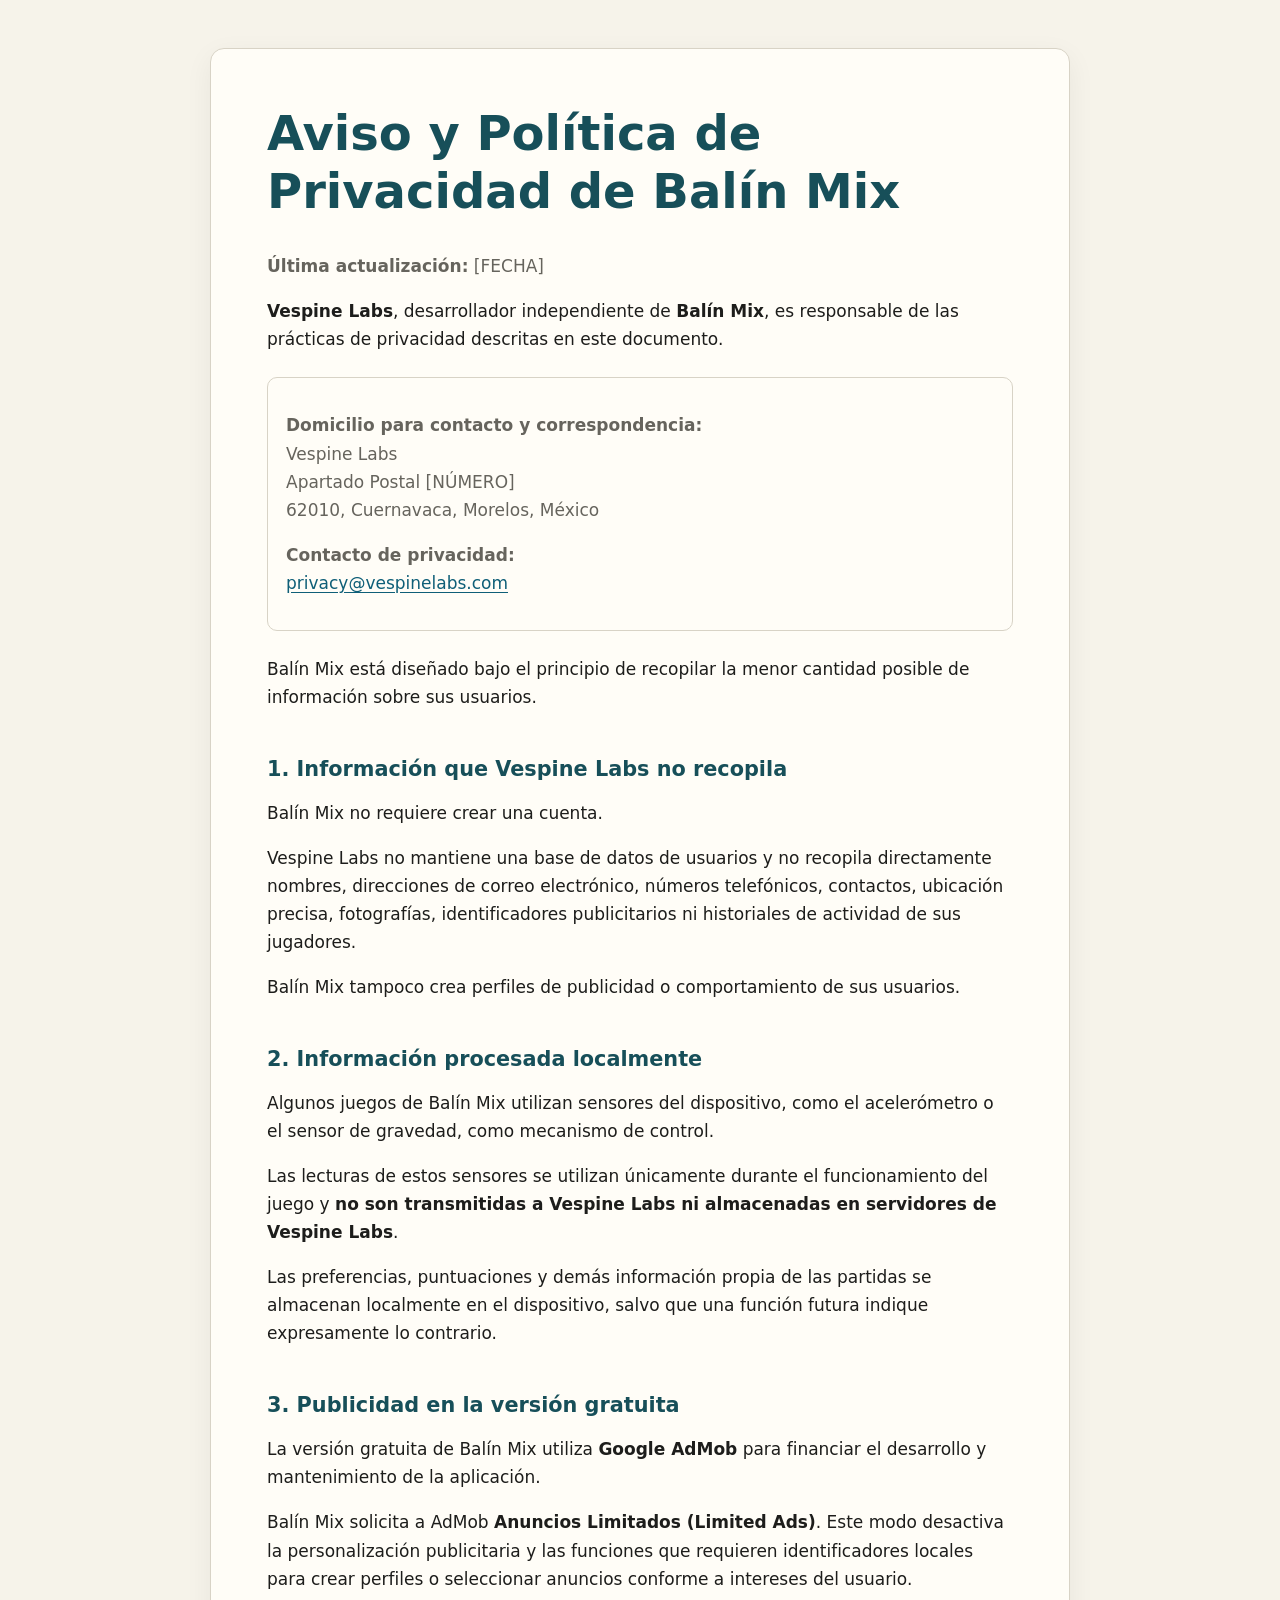
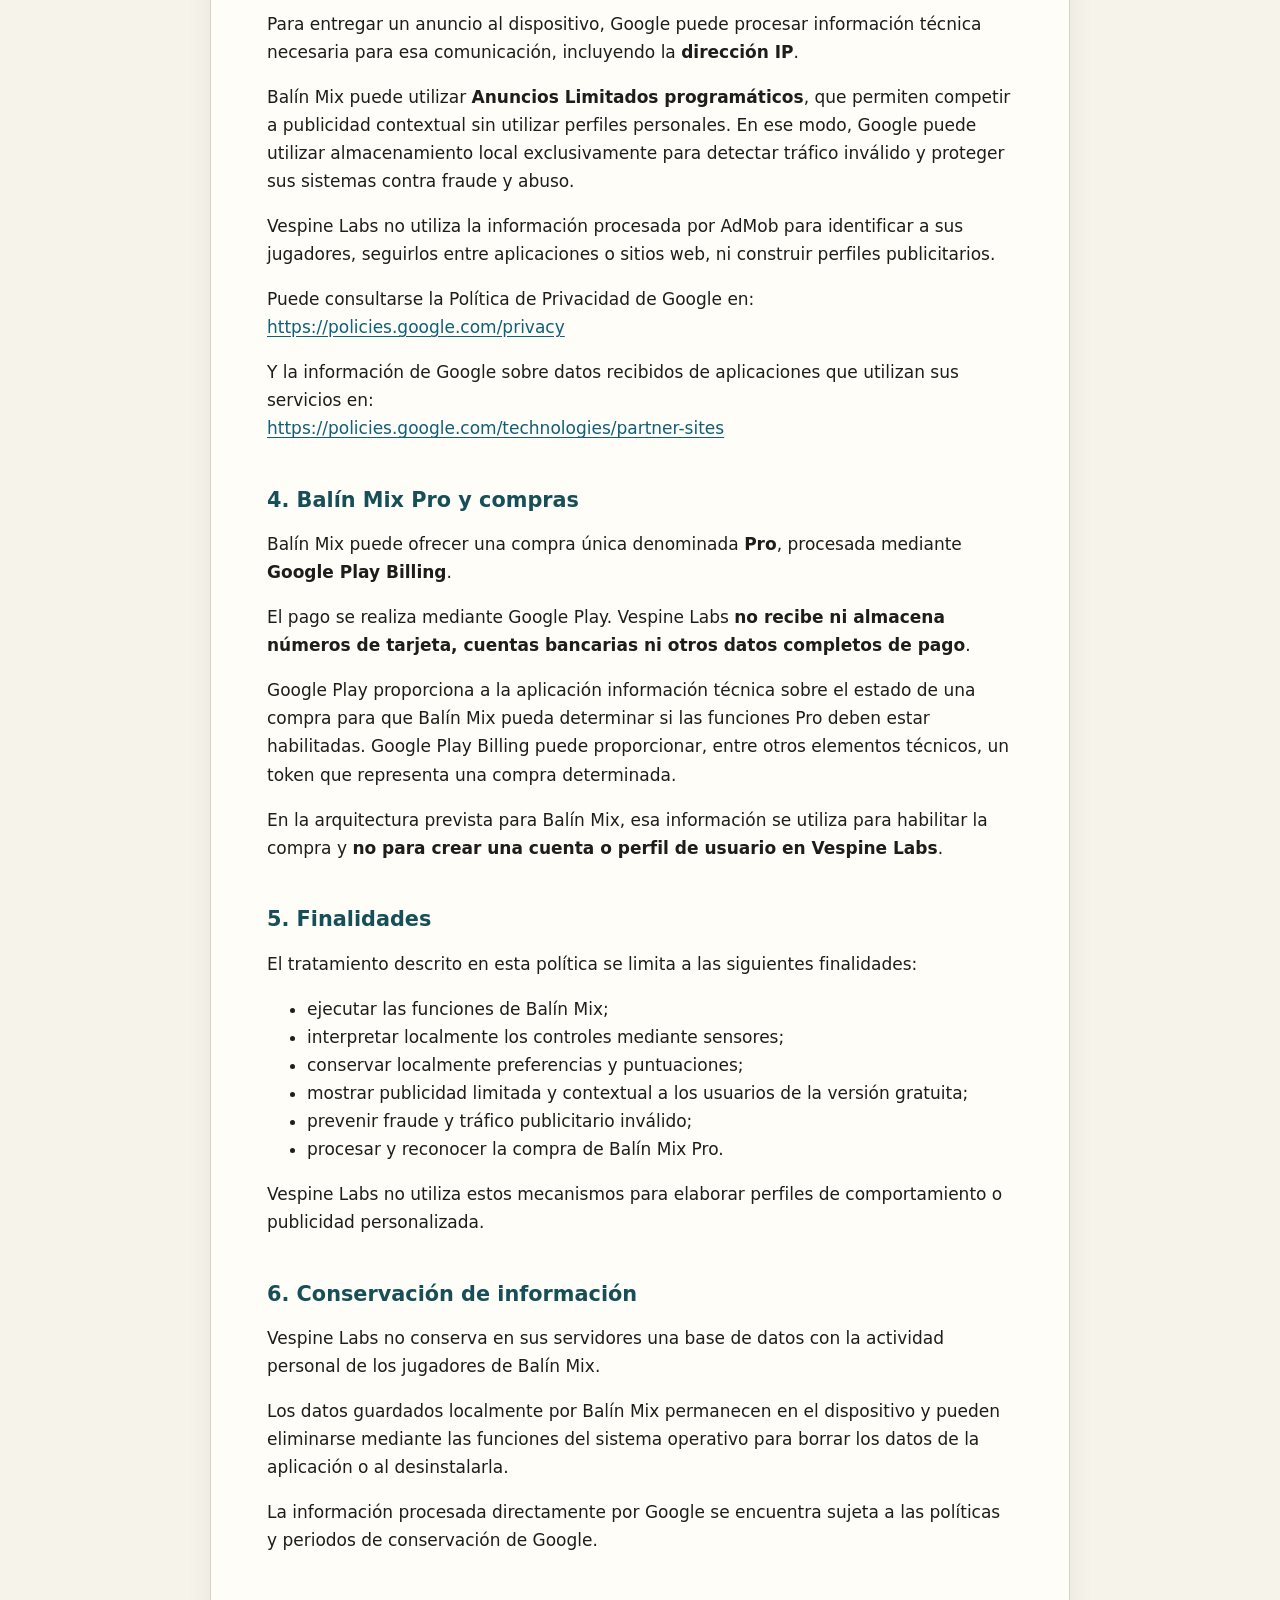
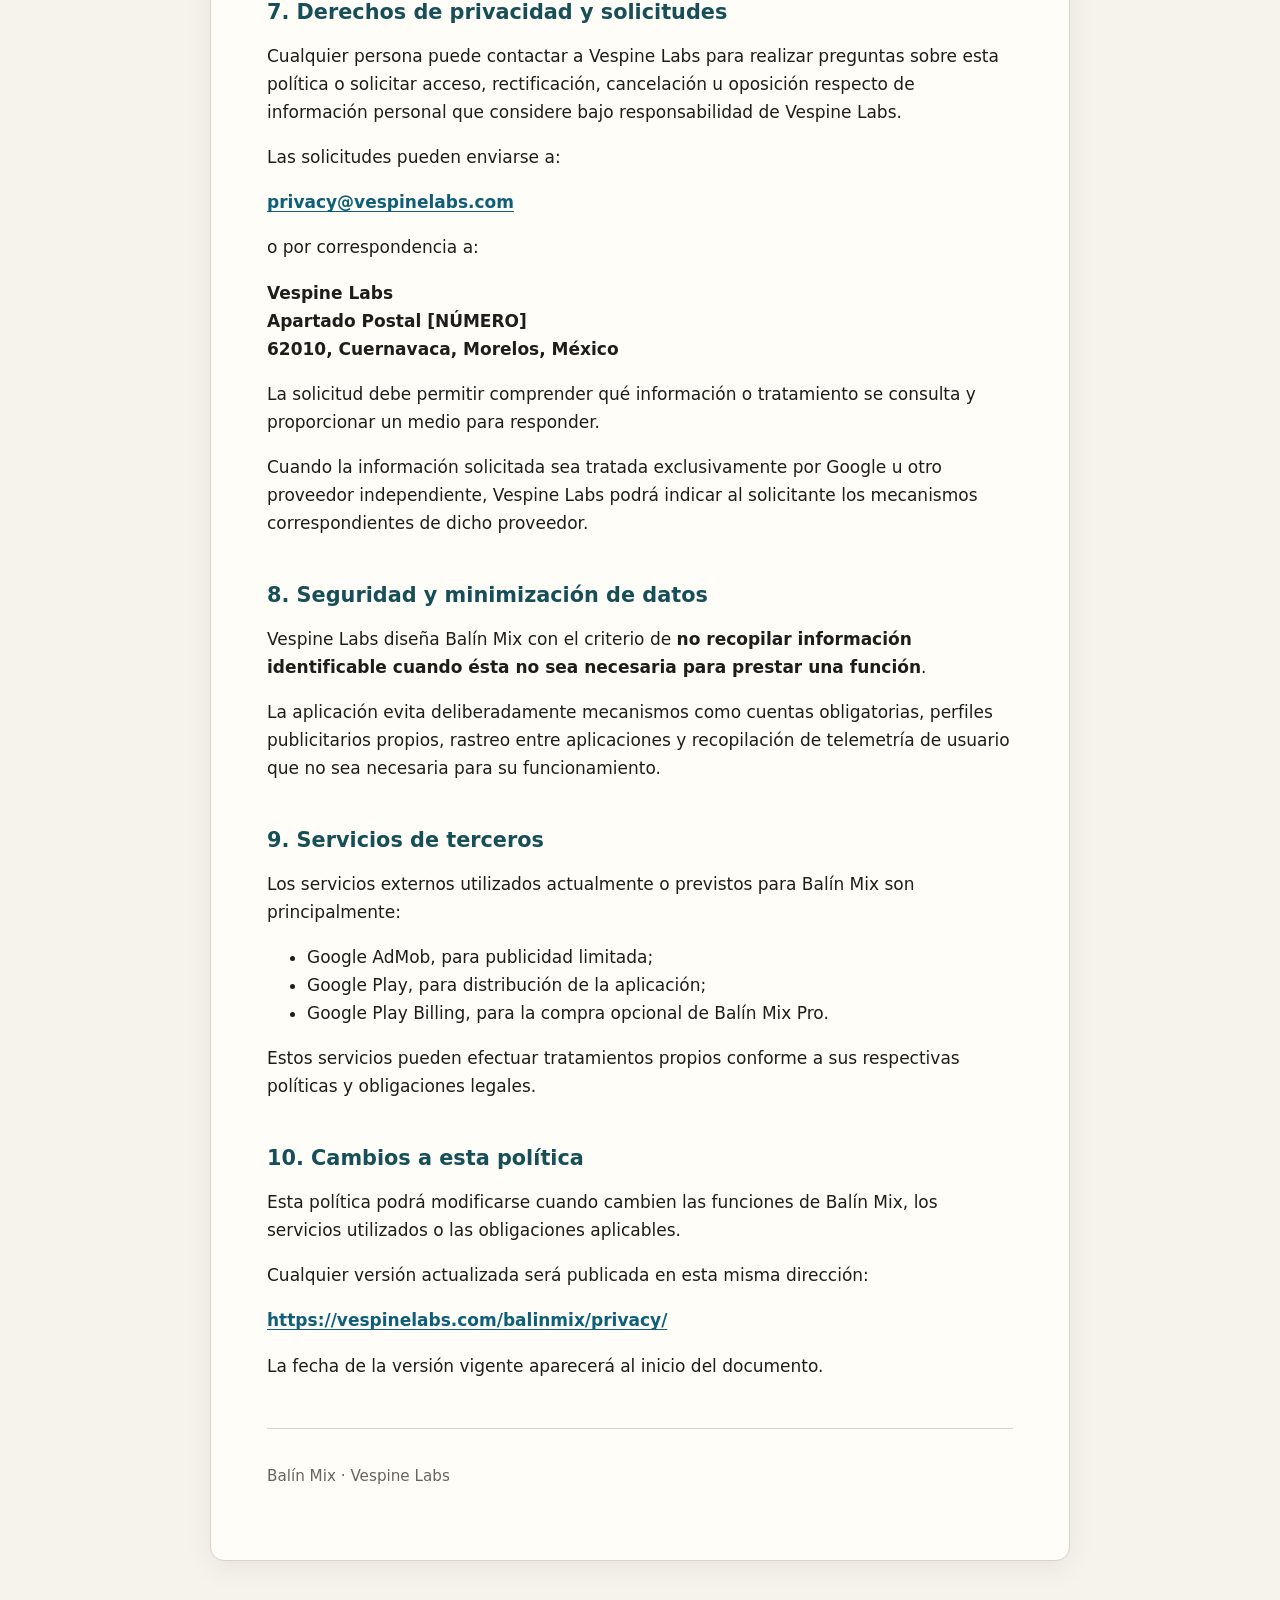
==== balinmix/privacy/index.html @ 0f2efd13 "Add Balin Mix privacy policy pages" ====
<!doctype html>
<html lang="es">
<head>
  <meta charset="utf-8">
  <meta name="viewport" content="width=device-width, initial-scale=1">
  <title>Aviso y Política de Privacidad de Balín Mix</title>
  <meta name="description" content="Aviso y Política de Privacidad de Balín Mix, desarrollado por Vespine Labs.">
  <style>
    :root {
      color-scheme: light dark;
      --bg: #f6f3ea;
      --surface: #fffdf7;
      --text: #1d1d1b;
      --muted: #66645d;
      --border: #d8d3c6;
      --accent: #174f59;
      --link: #0f5f78;
    }
    @media (prefers-color-scheme: dark) {
      :root {
        --bg: #151714;
        --surface: #1c1f1b;
        --text: #f2efe5;
        --muted: #b8b5aa;
        --border: #3c4038;
        --accent: #83c9ce;
        --link: #8fd8e8;
      }
    }
    * { box-sizing: border-box; }
    body {
      margin: 0;
      background: var(--bg);
      color: var(--text);
      font: 17px/1.65 system-ui, -apple-system, BlinkMacSystemFont, "Segoe UI", sans-serif;
    }
    main {
      width: min(860px, calc(100% - 32px));
      margin: 48px auto;
      background: var(--surface);
      border: 1px solid var(--border);
      border-radius: 14px;
      padding: clamp(24px, 5vw, 56px);
      box-shadow: 0 8px 28px rgb(0 0 0 / 0.06);
    }
    h1, h2 { line-height: 1.2; color: var(--accent); }
    h1 { margin-top: 0; font-size: clamp(2rem, 6vw, 3rem); }
    h2 { margin-top: 2.2em; font-size: 1.3rem; }
    p, li { max-width: 72ch; }
    .meta, .contact { color: var(--muted); }
    .contact {
      padding: 16px 18px;
      border: 1px solid var(--border);
      border-radius: 10px;
      margin: 24px 0;
    }
    a { color: var(--link); text-underline-offset: 0.16em; }
    footer {
      margin-top: 3rem;
      padding-top: 1.25rem;
      border-top: 1px solid var(--border);
      color: var(--muted);
      font-size: 0.95rem;
    }
  </style>
</head>
<body>
  <main>
    <header>
      <h1>Aviso y Política de Privacidad de Balín Mix</h1>
      <p class="meta"><strong>Última actualización:</strong> [FECHA]</p>
    </header>

    <p><strong>Vespine Labs</strong>, desarrollador independiente de <strong>Balín Mix</strong>, es responsable de las prácticas de privacidad descritas en este documento.</p>

    <div class="contact">
      <p><strong>Domicilio para contacto y correspondencia:</strong><br>
      Vespine Labs<br>
      Apartado Postal [NÚMERO]<br>
      62010, Cuernavaca, Morelos, México</p>

      <p><strong>Contacto de privacidad:</strong><br>
      <a href="mailto:[CORREO_DE_PRIVACIDAD]">privacy@vespinelabs.com</a></p>
    </div>

    <p>Balín Mix está diseñado bajo el principio de recopilar la menor cantidad posible de información sobre sus usuarios.</p>

    <h2>1. Información que Vespine Labs no recopila</h2>
    <p>Balín Mix no requiere crear una cuenta.</p>
    <p>Vespine Labs no mantiene una base de datos de usuarios y no recopila directamente nombres, direcciones de correo electrónico, números telefónicos, contactos, ubicación precisa, fotografías, identificadores publicitarios ni historiales de actividad de sus jugadores.</p>
    <p>Balín Mix tampoco crea perfiles de publicidad o comportamiento de sus usuarios.</p>

    <h2>2. Información procesada localmente</h2>
    <p>Algunos juegos de Balín Mix utilizan sensores del dispositivo, como el acelerómetro o el sensor de gravedad, como mecanismo de control.</p>
    <p>Las lecturas de estos sensores se utilizan únicamente durante el funcionamiento del juego y <strong>no son transmitidas a Vespine Labs ni almacenadas en servidores de Vespine Labs</strong>.</p>
    <p>Las preferencias, puntuaciones y demás información propia de las partidas se almacenan localmente en el dispositivo, salvo que una función futura indique expresamente lo contrario.</p>

    <h2>3. Publicidad en la versión gratuita</h2>
    <p>La versión gratuita de Balín Mix utiliza <strong>Google AdMob</strong> para financiar el desarrollo y mantenimiento de la aplicación.</p>
    <p>Balín Mix solicita a AdMob <strong>Anuncios Limitados (Limited Ads)</strong>. Este modo desactiva la personalización publicitaria y las funciones que requieren identificadores locales para crear perfiles o seleccionar anuncios conforme a intereses del usuario.</p>
    <p>Para entregar un anuncio al dispositivo, Google puede procesar información técnica necesaria para esa comunicación, incluyendo la <strong>dirección IP</strong>.</p>
    <p>Balín Mix puede utilizar <strong>Anuncios Limitados programáticos</strong>, que permiten competir a publicidad contextual sin utilizar perfiles personales. En ese modo, Google puede utilizar almacenamiento local exclusivamente para detectar tráfico inválido y proteger sus sistemas contra fraude y abuso.</p>
    <p>Vespine Labs no utiliza la información procesada por AdMob para identificar a sus jugadores, seguirlos entre aplicaciones o sitios web, ni construir perfiles publicitarios.</p>

    <p>Puede consultarse la Política de Privacidad de Google en:<br>
      <a href="https://policies.google.com/privacy">https://policies.google.com/privacy</a>
    </p>
    <p>Y la información de Google sobre datos recibidos de aplicaciones que utilizan sus servicios en:<br>
      <a href="https://policies.google.com/technologies/partner-sites">https://policies.google.com/technologies/partner-sites</a>
    </p>

    <h2>4. Balín Mix Pro y compras</h2>
    <p>Balín Mix puede ofrecer una compra única denominada <strong>Pro</strong>, procesada mediante <strong>Google Play Billing</strong>.</p>
    <p>El pago se realiza mediante Google Play. Vespine Labs <strong>no recibe ni almacena números de tarjeta, cuentas bancarias ni otros datos completos de pago</strong>.</p>
    <p>Google Play proporciona a la aplicación información técnica sobre el estado de una compra para que Balín Mix pueda determinar si las funciones Pro deben estar habilitadas. Google Play Billing puede proporcionar, entre otros elementos técnicos, un token que representa una compra determinada.</p>
    <p>En la arquitectura prevista para Balín Mix, esa información se utiliza para habilitar la compra y <strong>no para crear una cuenta o perfil de usuario en Vespine Labs</strong>.</p>

    <h2>5. Finalidades</h2>
    <p>El tratamiento descrito en esta política se limita a las siguientes finalidades:</p>
    <ul>
      <li>ejecutar las funciones de Balín Mix;</li>
      <li>interpretar localmente los controles mediante sensores;</li>
      <li>conservar localmente preferencias y puntuaciones;</li>
      <li>mostrar publicidad limitada y contextual a los usuarios de la versión gratuita;</li>
      <li>prevenir fraude y tráfico publicitario inválido;</li>
      <li>procesar y reconocer la compra de Balín Mix Pro.</li>
    </ul>
    <p>Vespine Labs no utiliza estos mecanismos para elaborar perfiles de comportamiento o publicidad personalizada.</p>

    <h2>6. Conservación de información</h2>
    <p>Vespine Labs no conserva en sus servidores una base de datos con la actividad personal de los jugadores de Balín Mix.</p>
    <p>Los datos guardados localmente por Balín Mix permanecen en el dispositivo y pueden eliminarse mediante las funciones del sistema operativo para borrar los datos de la aplicación o al desinstalarla.</p>
    <p>La información procesada directamente por Google se encuentra sujeta a las políticas y periodos de conservación de Google.</p>

    <h2>7. Derechos de privacidad y solicitudes</h2>
    <p>Cualquier persona puede contactar a Vespine Labs para realizar preguntas sobre esta política o solicitar acceso, rectificación, cancelación u oposición respecto de información personal que considere bajo responsabilidad de Vespine Labs.</p>
    <p>Las solicitudes pueden enviarse a:</p>
    <p><a href="mailto:privacy@vespinelabs.com"><strong>privacy@vespinelabs.com</strong></a></p>
    <p>o por correspondencia a:</p>
    <p><strong>Vespine Labs<br>
      Apartado Postal [NÚMERO]<br>
      62010, Cuernavaca, Morelos, México</strong>
    </p>
    <p>La solicitud debe permitir comprender qué información o tratamiento se consulta y proporcionar un medio para responder.</p>
    <p>Cuando la información solicitada sea tratada exclusivamente por Google u otro proveedor independiente, Vespine Labs podrá indicar al solicitante los mecanismos correspondientes de dicho proveedor.</p>

    <h2>8. Seguridad y minimización de datos</h2>
    <p>Vespine Labs diseña Balín Mix con el criterio de <strong>no recopilar información identificable cuando ésta no sea necesaria para prestar una función</strong>.</p>
    <p>La aplicación evita deliberadamente mecanismos como cuentas obligatorias, perfiles publicitarios propios, rastreo entre aplicaciones y recopilación de telemetría de usuario que no sea necesaria para su funcionamiento.</p>

    <h2>9. Servicios de terceros</h2>
    <p>Los servicios externos utilizados actualmente o previstos para Balín Mix son principalmente:</p>
    <ul>
      <li>Google AdMob, para publicidad limitada;</li>
      <li>Google Play, para distribución de la aplicación;</li>
      <li>Google Play Billing, para la compra opcional de Balín Mix Pro.</li>
    </ul>
    <p>Estos servicios pueden efectuar tratamientos propios conforme a sus respectivas políticas y obligaciones legales.</p>

    <h2>10. Cambios a esta política</h2>
    <p>Esta política podrá modificarse cuando cambien las funciones de Balín Mix, los servicios utilizados o las obligaciones aplicables.</p>
    <p>Cualquier versión actualizada será publicada en esta misma dirección:</p>
    <p><strong><a href="https://vespinelabs.com/balinmix/privacy/">https://vespinelabs.com/balinmix/privacy/</a></strong></p>
    <p>La fecha de la versión vigente aparecerá al inicio del documento.</p>

    <footer>
      <p>Balín Mix · Vespine Labs</p>
    </footer>
  </main>
</body>
</html>
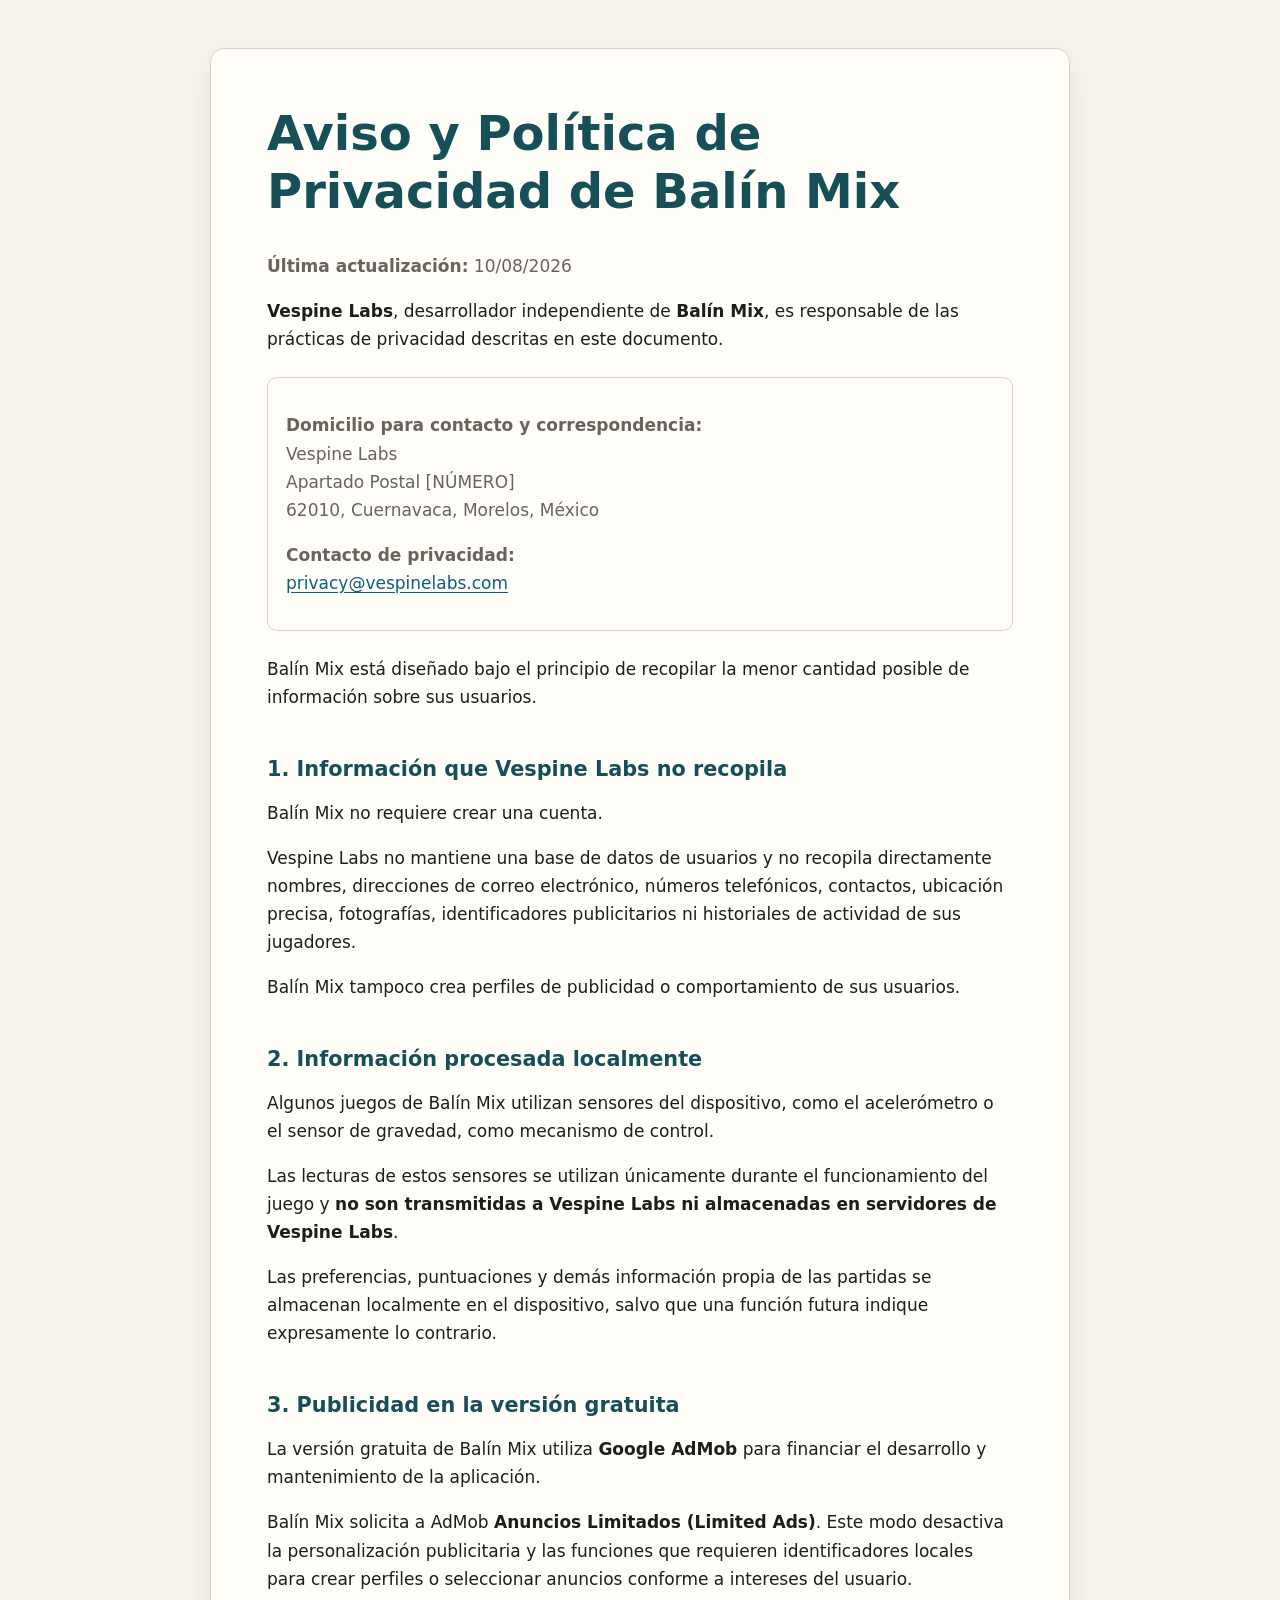
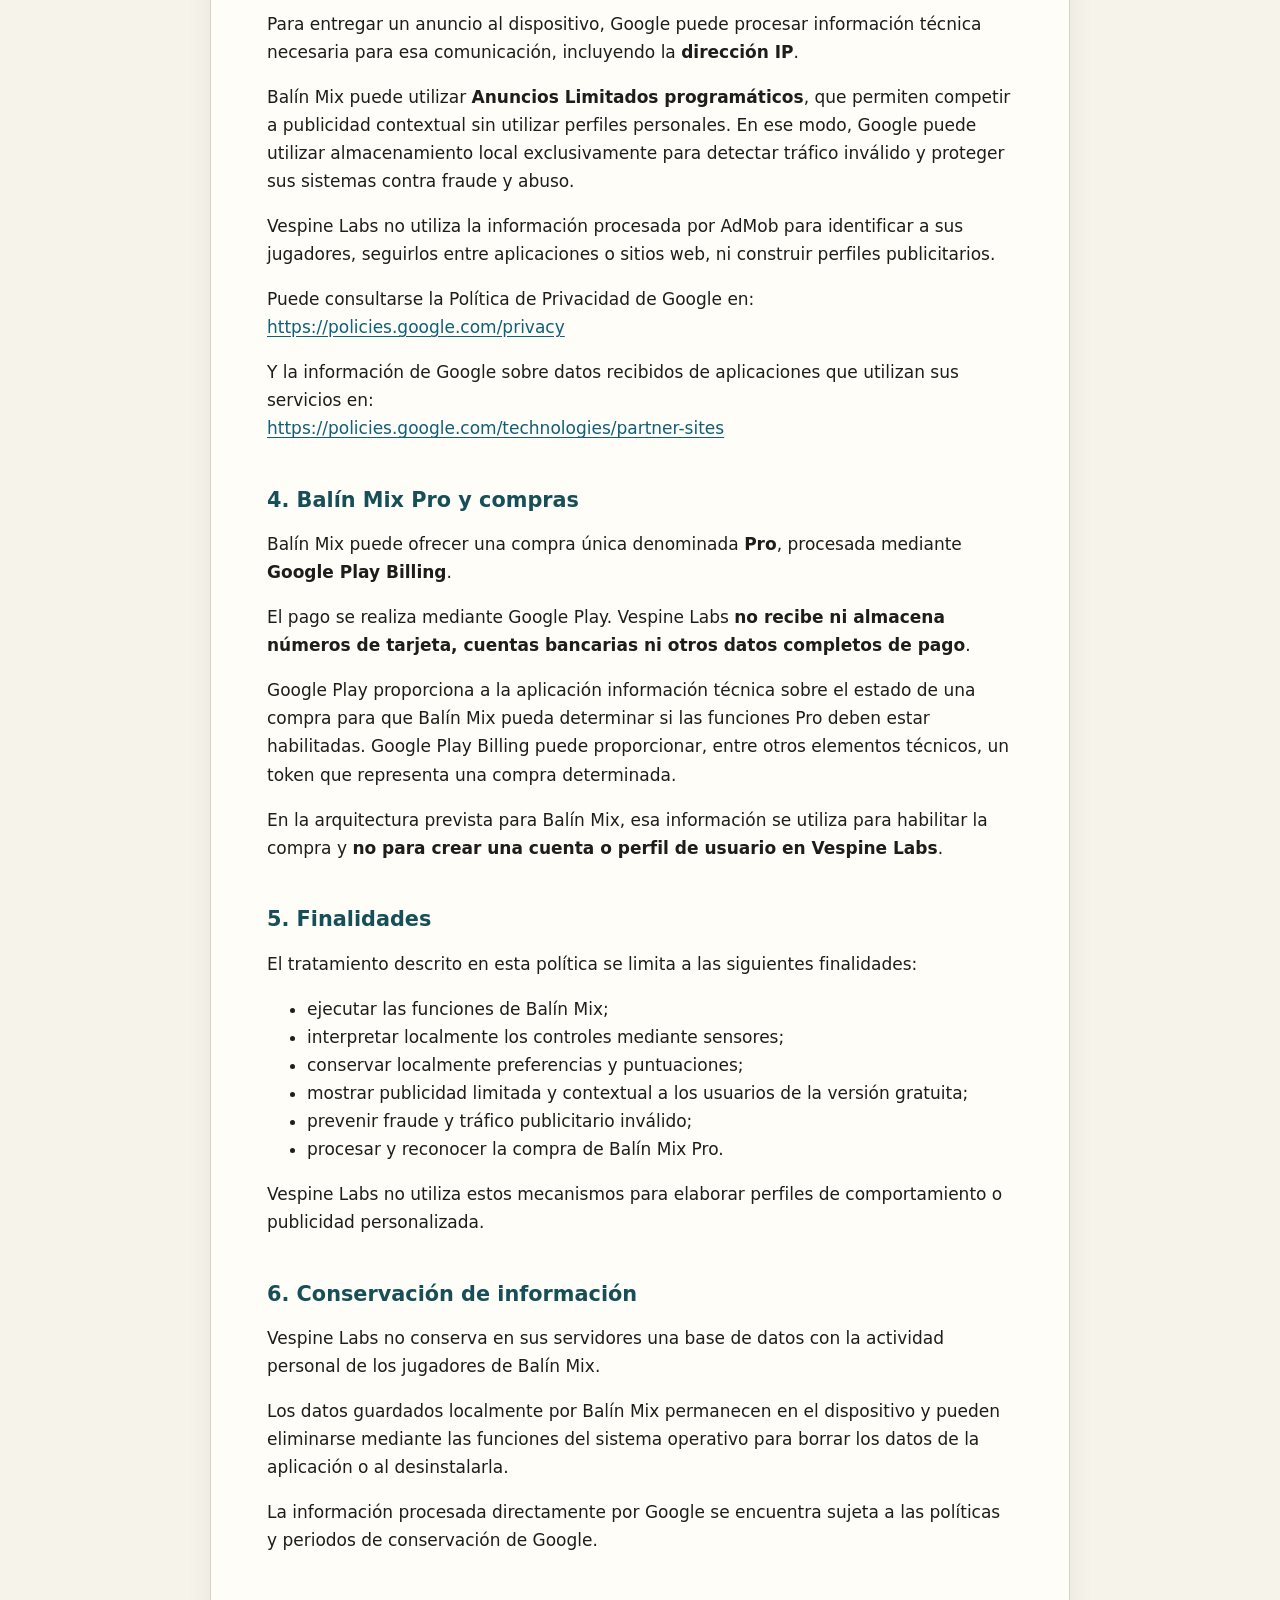
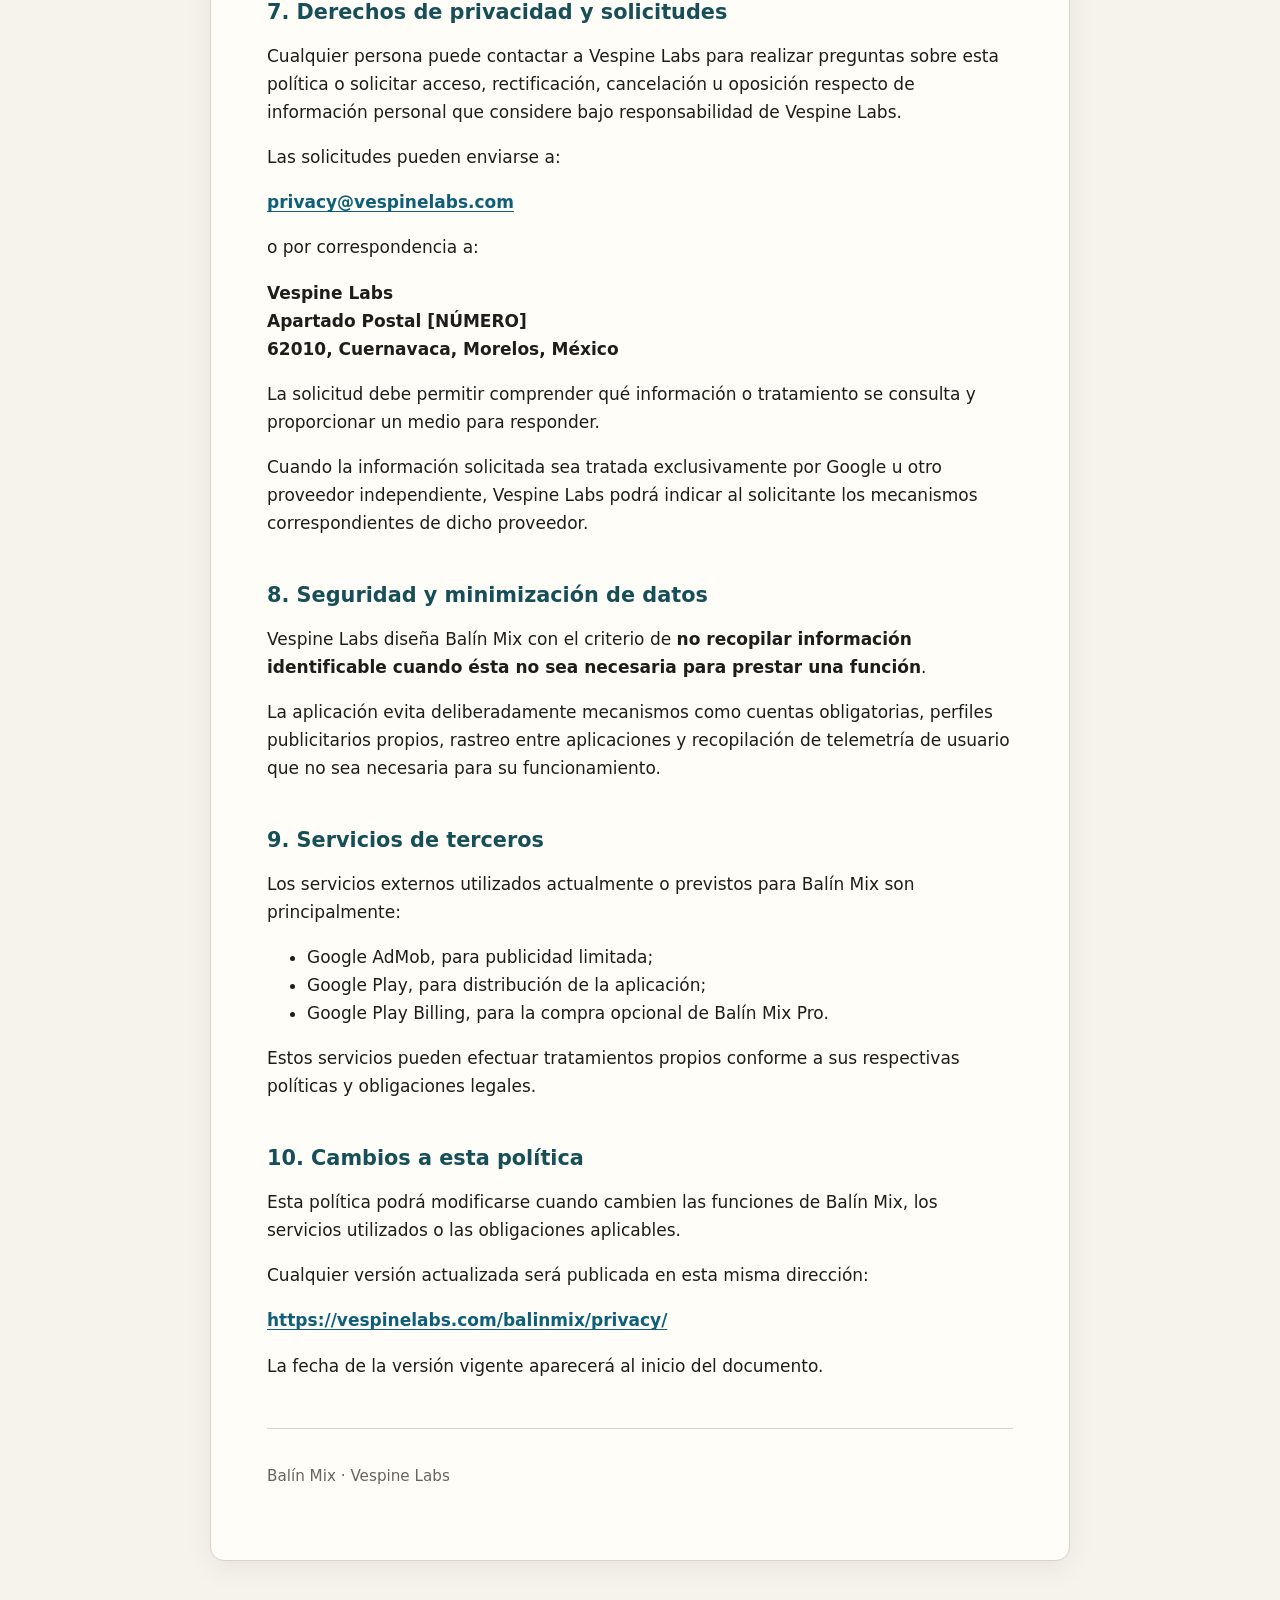
==== commit 05f424da: "fecha" ====
--- a/balinmix/privacy/index.html
+++ b/balinmix/privacy/index.html
@@ -68,7 +68,7 @@
   <main>
     <header>
       <h1>Aviso y Política de Privacidad de Balín Mix</h1>
-      <p class="meta"><strong>Última actualización:</strong> [FECHA]</p>
+      <p class="meta"><strong>Última actualización:</strong> 10/08/2026 </p>
     </header>
 
     <p><strong>Vespine Labs</strong>, desarrollador independiente de <strong>Balín Mix</strong>, es responsable de las prácticas de privacidad descritas en este documento.</p>
